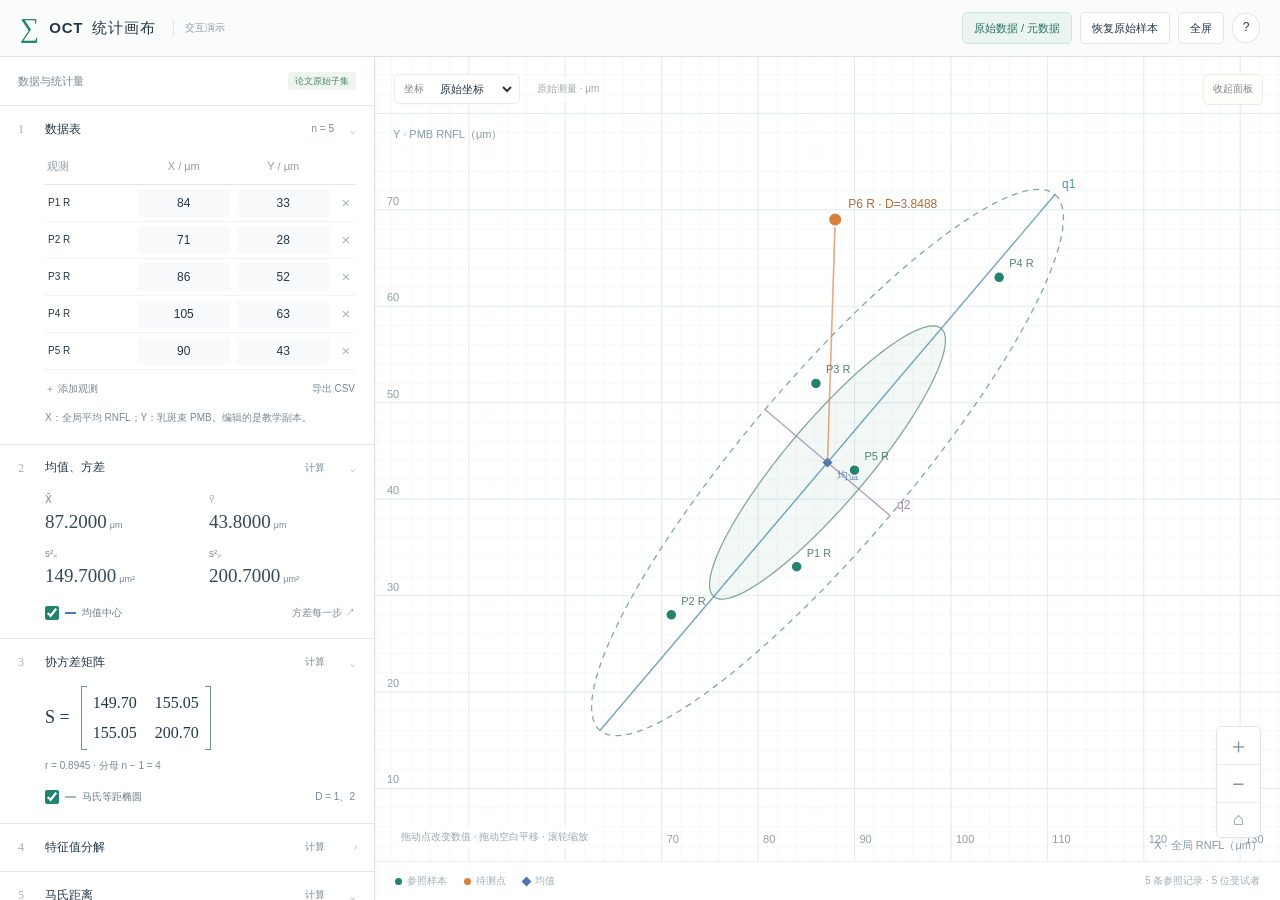
==== docs/index.html @ 694e4f5f "Create interactive OCT statistics canvas with published source data" ====
<!doctype html>
<html lang="zh-CN">
<head>
  <meta charset="UTF-8">
  <meta name="viewport" content="width=device-width, initial-scale=1">
  <meta name="description" content="类似 Desmos 的可操作统计画布：展示真实 OCT 数据和元数据表，拖动数据点，实时查看均值、协方差、特征值分解与马氏距离。">
  <meta name="theme-color" content="#f7f9fa">
  <title>OCT 统计画布</title>
  <link rel="stylesheet" href="lab.css">
</head>
<body>
  <header class="app-header"><div class="wordmark"><span class="mark">∑</span><h1>OCT <span>统计画布</span></h1><span class="header-tag">交互演示</span></div><div class="header-actions"><button id="metadata-open">原始数据 / 元数据</button><button id="reset">恢复原始样本</button><button id="fullscreen" aria-label="切换全屏">全屏</button><button id="help-open" aria-label="查看来源与使用说明">?</button></div></header>
  <div class="app-body">
    <aside class="expression-panel" aria-label="数据、统计量与图层">
      <div class="panel-heading"><span>数据与统计量</span><span id="data-state" class="state-tag">论文原始子集</span></div>
      <details class="expression" open><summary><span class="expression-num">1</span><strong>数据表</strong><span class="summary-right" id="sample-count">n = 5</span></summary><div class="expression-content"><div class="data-table-wrap"><table class="data-table"><thead><tr><th>观测</th><th>X / μm</th><th>Y / μm</th><th><span class="sr-only">移除</span></th></tr></thead><tbody id="editable-data"></tbody></table></div><div class="table-actions"><button id="add-point">＋ 添加观测</button><button id="export-data">导出 CSV</button></div><p class="micro">X：全局平均 RNFL；Y：乳斑束 PMB。编辑的是教学副本。</p></div></details>
      <details class="expression" open><summary><span class="expression-num">2</span><strong>均值、方差</strong><button class="formula-button" data-calc="mean" type="button">计算</button></summary><div class="expression-content"><div id="mean-stats" class="stats-values"></div><div class="layer-row"><label><input type="checkbox" id="layer-mean" checked><span class="swatch mean"></span>均值中心</label><button class="text-button" data-calc="variance">方差每一步 ↗</button></div></div></details>
      <details class="expression" open><summary><span class="expression-num">3</span><strong>协方差矩阵</strong><button class="formula-button" data-calc="covariance" type="button">计算</button></summary><div class="expression-content"><div id="covariance-matrix"></div><div class="layer-row"><label><input type="checkbox" id="layer-ellipse" checked><span class="swatch ellipse"></span>马氏等距椭圆</label><span class="micro">D = 1、2</span></div></div></details>
      <details class="expression"><summary><span class="expression-num">4</span><strong>特征值分解</strong><button class="formula-button" data-calc="eigen" type="button">计算</button></summary><div class="expression-content"><div id="eigen-stats"></div><div class="layer-row"><label><input type="checkbox" id="layer-axes" checked><span class="swatch eigen"></span>特征向量方向</label><button class="text-button" data-calc="projection">投影 / 白化 ↗</button></div></div></details>
      <details class="expression" open><summary><span class="expression-num">5</span><strong>马氏距离</strong><button class="formula-button" data-calc="distance" type="button">计算</button></summary><div class="expression-content"><div class="query-toolbar"><select id="query-preset" aria-label="选择待测观测"><option value="6">真实 Patient-6 · 右眼</option><option value="8">真实 Patient-8 · 右眼</option><option value="custom">自定义演示点</option></select><label class="query-visible"><input id="layer-query" type="checkbox" checked>显示</label></div><div class="coordinate-inputs"><label>X<input id="query-x" type="number" step="0.1" aria-label="待测点 X"></label><label>Y<input id="query-y" type="number" step="0.1" aria-label="待测点 Y"></label></div><div id="distance-stats"></div><p class="micro" id="query-provenance"></p></div></details>
      <p class="panel-foot">样本方差分母 n − 1。<br>参照样本与待测点分别设置。<a href="#" id="sources-link">来源与解释范围 ↗</a></p>
    </aside>
    <main class="graph-workspace" aria-label="可拖动与缩放的散点图">
      <div class="graph-toolbar"><label>坐标<select id="coordinate-mode"><option value="raw">原始坐标</option><option value="centered">中心化坐标</option><option value="principal">主轴坐标</option><option value="white">白化坐标</option></select></label><span class="mode-note" id="coordinate-note">原始测量 · μm</span><button id="toggle-panel" aria-label="折叠数据面板">收起面板</button></div>
      <div id="graph" class="graph" tabindex="0" aria-label="交互散点图：可拖动样本点和待测点；滚轮缩放；空白处拖动平移"></div>
      <div class="graph-help" id="graph-help">拖动点改变数值 · 拖动空白平移 · 滚轮缩放</div><div class="graph-controls"><button id="zoom-in" aria-label="放大">＋</button><button id="zoom-out" aria-label="缩小">−</button><button id="fit-view" aria-label="适应所有数据">⌂</button></div>
      <div class="graph-bottom"><div class="legend"><span><i class="dot samples"></i>参照样本</span><span><i class="dot query"></i>待测点</span><span><i class="dot mean"></i>均值</span></div><span id="graph-message">5 条参照记录 · 5 位患者</span></div>
    </main>
    <aside id="calculation-panel" class="calculation-panel" hidden aria-label="逐步数值计算"><div class="drawer-header"><div><span class="micro">当前数据 · 完整数值</span><h2 id="calculation-title"></h2></div><button id="calculation-close" aria-label="关闭计算面板">×</button></div><div class="calc-tabs" id="calculation-tabs"></div><div class="calculation-content" id="calculation-content"></div></aside>
  </div>
  <dialog id="metadata-dialog" class="metadata-dialog"><div class="dialog-header"><div><p class="micro">Laible et al. · PLOS ONE · 2016 · S1 Dataset</p><h2>原始数据与元数据</h2></div><button data-close="metadata-dialog" aria-label="关闭元数据表">×</button></div><div class="metadata-controls"><label>范围<select id="metadata-scope"><option value="teaching">教学使用的 7 条记录</option><option value="all">原始附件全部 149 条记录</option></select></label><label>列<select id="metadata-columns"><option value="clinical">临床元数据与两个厚度指标</option><option value="all">完整 25 列</option></select></label><a href="source-data.xlsx" download>下载原始 XLSX ↗</a></div><div class="metadata-scroll" id="metadata-table"></div><p class="dialog-foot">此表保留论文原始记录，空白显示为 —。左侧教学副本的修改不会写入此表。可从完整观测中选取待测点或加入参照。</p></dialog>
  <dialog id="help-dialog" class="help-dialog"><div class="dialog-header"><h2>使用与来源</h2><button data-close="help-dialog" aria-label="关闭来源说明">×</button></div><div class="help-content"><p>左侧修改表格，或在原始 / 中心化视图拖动样本点；统计量与图形会同步更新。滚轮缩放，拖动空白处平移；点击各项“计算”可展开全部数值步骤。</p><p>“原始数据 / 元数据”展示原始附件，可切换全部记录和完整 25 列。白化与马氏距离需要协方差矩阵可逆；条件不满足时会明确显示原因。</p><h3>论文</h3><p>Laible M, Jarius S, Mackensen F, et al. <i>Adding Papillomacular Bundle Measurements to Standard Optical Coherence Tomography Does Not Increase Sensitivity to Detect Prior Optic Neuritis in Patients with Multiple Sclerosis.</i> PLOS ONE. 2016;11(5):e0155322.</p><p><a href="https://doi.org/10.1371/journal.pone.0155322" target="_blank" rel="noopener">论文与 S1 Dataset ↗</a> · <a href="source-data.xlsx" download>原始数据 ↗</a></p><p>默认参照为 Patient-1—5 的右眼，原表第 2、4、6、8、10 行；X、Y 分别为 K、L 列。默认待测点 Patient-6、8 右眼在第 13、16 行，未参与默认参照估计。</p><h3>解释条件</h3><p>默认只有 5 个教学样本，包含不同 ON 史，不能构成健康参考范围。PMB 与全局 RNFL 存在整体与局部的关系；协方差不代表因果，零协方差不保证独立。距离等值线不自动表示置信水平或患病概率。加入同一个人的双眼进行推断时，需处理眼间相关。</p><p>数值运算保留完整精度，显示时四舍五入。原始数据保持不变；拖动、编辑和新增的记录会标为教学修改。原文与数据按其开放许可署名使用。</p></div></dialog>
  <div id="notice" class="notice" role="status" aria-live="polite"></div>
  <script src="original-data.js"></script><script src="statistics.js"></script><script src="lab.js"></script>
</body>
</html>
---- docs/lab.css ----
:root{--ink:#253747;--muted:#7b8792;--line:#e2e7eb;--green:#22846e;--orange:#dc7d3c;--blue:#4778b1;--purple:#8e72ad;--soft:#f4f7f8;--sans:Inter,'Segoe UI','Microsoft YaHei',sans-serif;--serif:Georgia,'Times New Roman',serif}*{box-sizing:border-box}body{margin:0;color:var(--ink);font:13px/1.65 var(--sans);background:#fff;font-variant-numeric:tabular-nums;overflow:hidden}button,input,select{font:inherit}button,a,input,select{-webkit-tap-highlight-color:transparent}button{border:1px solid var(--line);background:#fff;color:var(--ink);padding:6px 12px;border-radius:5px;cursor:pointer}button:hover{background:#f1f5f6;border-color:#bcc8d1}button:disabled{opacity:.35;cursor:default}button:focus-visible,input:focus-visible,select:focus-visible,a:focus-visible,summary:focus-visible{outline:3px solid #b4d9cf;outline-offset:2px}a{color:var(--green);text-underline-offset:3px}input[type=checkbox]{accent-color:var(--green);width:14px;height:14px;margin:0;vertical-align:middle;cursor:pointer}select{border:1px solid var(--line);border-radius:4px;background:#fff;color:var(--ink);padding:5px 8px;max-width:100%}input[type=number]{min-width:0;border:1px solid #dfe5e8;padding:5px 6px;border-radius:4px;color:var(--ink);background:#fff}input.invalid{border-color:#be473e;background:#fff1ef}.sr-only{position:absolute;width:1px;height:1px;clip-path:inset(50%);overflow:hidden;white-space:nowrap}h1,h2,h3,p{margin:0}h2{font-size:18px;line-height:1.5;font-weight:600}h3{font-size:14px;margin-top:22px;margin-bottom:9px;font-weight:600}.app-header{height:57px;display:flex;justify-content:space-between;align-items:center;padding:0 20px;border-bottom:1px solid #dce3e7;gap:15px;background:#fafcfc;position:relative;z-index:10}.wordmark{display:flex;gap:10px;align-items:center;white-space:nowrap}.mark{font:27px var(--serif);color:var(--green)}h1{font-size:15px;font-weight:650;letter-spacing:.8px}h1 span{font-weight:450;letter-spacing:1px;margin-left:4px}.header-tag{font-size:10px;color:#8b989f;border-left:1px solid var(--line);padding-left:11px;margin-left:7px}.header-actions{display:flex;gap:8px;align-items:center}.header-actions button{font-size:11px;padding:6px 11px}.header-actions button:first-child{background:#eaf4f0;border-color:#d0e5da;color:#28725f}.header-actions button:last-child{width:28px;padding:4px;border-radius:50%;font-size:12px}.app-body{height:calc(100dvh - 57px);display:flex;position:relative}.expression-panel{width:375px;flex:0 0 375px;border-right:1px solid #d8e0e5;overflow:auto;background:#fff;z-index:4;box-shadow:2px 0 8px #25374706;scrollbar-width:thin}.panel-heading{height:49px;display:flex;justify-content:space-between;gap:12px;align-items:center;padding:0 18px;font-size:11px;color:var(--muted);border-bottom:1px solid var(--line)}.state-tag{font-size:9px;background:#eef5f0;color:#49836c;border-radius:3px;padding:2px 7px}.state-tag.modified{color:#a26439;background:#fdf1e7}.expression{border-bottom:1px solid var(--line)}.expression summary{list-style:none;display:flex;align-items:center;gap:11px;min-height:47px;padding:12px 18px;cursor:pointer;user-select:none}.expression summary::-webkit-details-marker{display:none}.expression summary:after{content:'⌄';font-size:13px;color:#9aa7ad;margin-left:4px;transform:rotate(-90deg)}.expression[open] summary:after{transform:rotate(0)}.expression-num{color:#a4b0b8;font:12px var(--serif);width:16px;flex-shrink:0}.expression summary strong{font-size:12px;font-weight:550;flex:1}.summary-right{font-size:10px;color:var(--muted)}.formula-button{font-size:10px;color:var(--muted);padding:2px 8px;border-color:transparent;background:transparent}.formula-button:hover{color:var(--green);background:#eff6f2;border-color:#d5e7df}.expression-content{padding:0 19px 17px 45px}.data-table{border-collapse:collapse;width:100%;table-layout:fixed;font-size:11px}.data-table th{font-weight:500;color:#8e9ca5;text-align:center;padding:4px 2px 9px;border-bottom:1px solid var(--line)}.data-table th:first-child{text-align:left;width:89px}.data-table th:last-child{width:22px}.data-table td{padding:4px 3px;border-bottom:1px solid #f0f3f5;text-align:center}.data-table td:first-child{text-align:left;font-size:10px;white-space:nowrap;overflow:hidden;text-overflow:ellipsis}.data-table td input{width:100%;text-align:center;border-color:transparent;background:#f8fafb;font-size:12px;line-height:1.5;padding:4px 1px;appearance:textfield;-moz-appearance:textfield}.data-table input::-webkit-inner-spin-button{appearance:none}.data-table input:focus{border-color:#bdd9cf;background:#fff;outline:2px solid #ddecdf}.data-table input.edited{background:#fff1e6;color:#ad6334}.remove-row{padding:0;border:0;background:none;color:#a7b4bd;width:20px;height:24px;font-size:15px}.table-actions{display:flex;justify-content:space-between;gap:12px;margin:9px 0 9px}.table-actions button{border:0;padding:2px 0;font-size:10px;color:var(--muted)}.micro{font-size:10px;color:var(--muted);line-height:1.8}.stats-values{display:grid;grid-template-columns:1fr 1fr;gap:9px 18px}.stat-label{font-size:10px;color:var(--muted)}.stat-number{font:19px/1.5 var(--serif);color:#354957}.stat-number small{font:9px var(--sans);color:var(--muted);margin-left:3px}.layer-row{display:flex;align-items:center;justify-content:space-between;flex-wrap:wrap;gap:9px;margin-top:14px}.layer-row label{display:flex;align-items:center;gap:6px;font-size:10px;color:#687c87;cursor:pointer}.swatch{display:inline-block;width:11px;height:2px;background:var(--green)}.swatch.mean{background:var(--blue)}.swatch.ellipse{background:#a4bbae}.swatch.eigen{background:var(--purple)}.text-button{padding:0;border:0;background:none;font-size:10px;color:var(--muted)}.text-button:hover{color:var(--green);background:none}.matrix-line{display:flex;align-items:center;gap:11px;font:18px var(--serif)}.matrix{display:inline-grid;grid-template-columns:repeat(var(--cols),max-content);gap:3px 18px;padding:3px 12px;position:relative;align-items:center;font:16px/1.7 var(--serif);vertical-align:middle}.matrix span{text-align:right}.matrix:before,.matrix:after{content:'';position:absolute;inset:0 auto 0 0;width:5px;border:1px solid #778c98;border-right:0}.matrix:after{inset:0 0 0 auto;border-left:0;border-right:1px solid #778c98}.matrix-note{font-size:10px;color:var(--muted);margin-top:8px}.eigen-line{display:grid;grid-template-columns:1fr 1fr;gap:10px;font-size:11px}.eigen-line b{font:19px var(--serif);display:block;font-weight:400}.vector-line{font-size:10px;color:var(--muted);margin-top:9px;overflow-wrap:anywhere}.query-toolbar{display:flex;align-items:center;gap:8px;margin-bottom:11px}.query-toolbar select{font-size:10px;flex:1;min-width:0;padding:5px}.query-visible{font-size:10px;display:flex;gap:4px;align-items:center;color:var(--muted)}.coordinate-inputs{display:grid;grid-template-columns:1fr 1fr;gap:11px}.coordinate-inputs label{display:flex;align-items:center;gap:7px;color:var(--orange);font:15px var(--serif)}.coordinate-inputs input{width:100%;font:13px var(--sans);padding:4px 6px}.distance-row{display:grid;grid-template-columns:1fr 1fr;gap:12px;margin-top:12px}.distance-value{font:24px var(--serif);line-height:1.4;color:var(--orange)}.distance-name{font-size:10px;color:var(--muted)}.distance-row>div:first-child .distance-value{color:#607f92}.panel-foot{font-size:10px;color:#9aa6ae;line-height:1.9;padding:19px 24px 22px 45px}.panel-foot a{display:block;font-size:10px;color:#7a9990;margin-top:7px}.graph-workspace{position:relative;flex:1;min-width:0;background:#fff;overflow:hidden}.graph-toolbar{position:absolute;top:17px;left:19px;right:17px;z-index:3;display:flex;align-items:center;gap:13px;pointer-events:none}.graph-toolbar>*{pointer-events:auto}.graph-toolbar label{display:flex;gap:8px;align-items:center;font-size:10px;color:var(--muted);background:#ffffffeb;border:1px solid #e7edf0;border-radius:5px;padding:4px 4px 4px 9px;box-shadow:0 2px 6px #25374704}.graph-toolbar select{font-size:11px;border:0;padding:3px 4px}.mode-note{color:#a0aab1;font-size:10px;background:#ffffffd9;padding:4px}.graph-toolbar>button{margin-left:auto;font-size:10px;background:#fffefa;border-color:#e8ecee;padding:6px 9px;color:var(--muted)}.graph{position:absolute;inset:0;touch-action:none;outline:0;cursor:grab}.graph.dragging{cursor:grabbing}.graph svg{width:100%;height:100%;display:block;user-select:none}.graph .draggable{cursor:move}.graph-help{position:absolute;left:20px;bottom:52px;font-size:10px;color:#9aa8af;pointer-events:none;background:#ffffffd9;padding:3px 6px}.graph-controls{position:absolute;right:19px;bottom:62px;display:flex;flex-direction:column;border:1px solid #dce5e9;border-radius:6px;overflow:hidden;box-shadow:0 2px 6px #25374709}.graph-controls button{border:0;border-bottom:1px solid #e7ecef;border-radius:0;padding:6px 11px;font-size:21px;line-height:1.2;color:#81949f;min-width:37px}.graph-controls button:last-child{font-size:18px;border:0}.graph-bottom{position:absolute;inset:auto 0 0;height:39px;border-top:1px solid #edf0f2;display:flex;align-items:center;justify-content:space-between;padding:0 20px;gap:15px;background:#fffffff2;color:#a1adb3;font-size:10px}.legend{display:flex;gap:17px}.legend span{display:flex;align-items:center;gap:5px;white-space:nowrap}.dot{width:7px;height:7px;border-radius:50%;background:var(--green);display:inline-block}.dot.query{background:var(--orange)}.dot.mean{background:var(--blue);border-radius:0;transform:rotate(45deg)}.calculation-panel{position:absolute;right:0;top:0;bottom:0;width:min(560px,calc(100vw - 390px));background:#fff;z-index:7;border-left:1px solid #d8e0e5;box-shadow:-10px 0 30px #2537470b;display:flex;flex-direction:column}.calculation-panel[hidden]{display:none}.drawer-header{display:flex;justify-content:space-between;align-items:center;padding:22px 23px 18px;gap:15px;border-bottom:1px solid var(--line)}.drawer-header button,.dialog-header button{font-size:23px;line-height:1;border:0;color:#8b9aa3;padding:5px 7px}.drawer-header h2{font-size:17px;margin-top:4px}.calc-tabs{display:flex;gap:5px;flex-wrap:wrap;padding:11px 21px;border-bottom:1px solid #edf1f3}.calc-tabs button{font-size:10px;border:0;padding:4px 8px;color:var(--muted)}.calc-tabs button.active{color:var(--green);background:#edf5f1}.calculation-content{overflow:auto;padding:5px 24px 30px;flex:1;scrollbar-width:thin}.calculation-content h3{font-size:13px;margin-top:22px;margin-bottom:11px}.calc-equation{font-size:13px;line-height:2;overflow-wrap:anywhere;margin:11px 0;padding:12px 14px;background:#f4f7f6;border-radius:5px}.calc-equation strong{font-weight:600;color:var(--green)}.calc-table-wrap{overflow:auto;max-width:100%}.calc-table{width:100%;border-collapse:collapse;white-space:nowrap;font-size:10px}.calc-table th{font-size:9px;color:var(--muted);font-weight:450;text-align:right;padding:9px 7px;border-bottom:1px solid var(--line)}.calc-table td{text-align:right;padding:8px 7px;border-bottom:1px solid #eef1f3}.calc-table td:first-child,.calc-table th:first-child{text-align:left}.calc-table tfoot td{background:#f1f7f3;border-bottom:0;color:#54806d}.calc-note{font-size:11px;line-height:1.9;color:var(--muted);margin:14px 0}.calc-matrix-line{display:flex;align-items:center;gap:10px;flex-wrap:wrap;margin:13px 0;font-size:13px}.calc-matrix-line .matrix{font-size:14px}.calculation-content .result{font:23px var(--serif);color:var(--green);margin-top:12px}dialog{border:1px solid #e0e7eb;border-radius:10px;padding:0;box-shadow:0 20px 100px #25374726;color:var(--ink);max-height:86dvh}dialog::backdrop{background:#20343f40;backdrop-filter:blur(2px)}.metadata-dialog{width:min(1400px,94vw)}.dialog-header{display:flex;align-items:center;justify-content:space-between;gap:15px;padding:21px 25px;border-bottom:1px solid var(--line)}.dialog-header h2{font-size:17px;margin-top:3px}.metadata-controls{display:flex;align-items:center;gap:20px;flex-wrap:wrap;padding:14px 25px;border-bottom:1px solid #e8edf0}.metadata-controls label{font-size:11px;color:var(--muted);display:flex;gap:9px;align-items:center}.metadata-controls select{font-size:11px}.metadata-controls a{font-size:11px;margin-left:auto}.metadata-scroll{max-height:calc(86dvh - 208px);overflow:auto}.metadata-table{border-collapse:collapse;width:100%;white-space:nowrap;font-size:11px}.metadata-table th{position:sticky;top:0;z-index:1;background:#f5f8f9;text-align:left;color:#80919b;font-size:10px;font-weight:450;padding:11px 13px;border-bottom:1px solid var(--line)}.metadata-table td{padding:10px 13px;border-bottom:1px solid #eaf0f3;color:#526774}.metadata-table tbody tr:hover td{background:#f5f9f7}.metadata-table td small{color:#a1adb4;font-size:10px}.metadata-table button{font-size:9px;padding:3px 6px;margin-right:4px}.dialog-foot{font-size:10px;color:var(--muted);padding:13px 25px;border-top:1px solid var(--line);background:#fbfcfc}.help-dialog{width:min(680px,92vw)}.help-content{padding:20px 26px 27px;max-height:calc(86dvh - 85px);overflow:auto}.help-content p{font-size:12px;line-height:1.9;margin-bottom:15px;color:#637984}.help-content h3{margin-top:22px}.notice{position:fixed;bottom:65px;left:50%;transform:translateX(-50%);z-index:50;background:#263f4bef;color:#fff;font-size:11px;padding:9px 16px;border-radius:5px;box-shadow:0 4px 15px #25374719;opacity:0;pointer-events:none;transition:opacity .2s;max-width:min(85vw,500px)}.notice.visible{opacity:1}.panel-collapsed .expression-panel{display:none}.warning-value{color:#b36b39;font-size:11px;line-height:1.7}
@media(min-width:1700px){.expression-panel{width:420px;flex-basis:420px}.expression summary{min-height:51px}.expression summary strong{font-size:13px}.expression-content{padding-bottom:20px}.data-table td input{font-size:14px}.stat-number{font-size:22px}.matrix{font-size:18px}.data-table td{padding-top:5px;padding-bottom:5px}.distance-value{font-size:27px}.calculation-panel{width:620px}.calculation-content{font-size:14px}.calc-equation{font-size:14px}.calc-table{font-size:12px}.calc-table th{font-size:10px}}
@media(max-width:1050px){.expression-panel{width:325px;flex-basis:325px}.expression-content{padding-left:35px;padding-right:15px}.expression summary{padding-left:14px;padding-right:12px;gap:7px}.data-table th:first-child{width:75px}.header-tag{display:none}.app-header{padding:0 15px}.calculation-panel{width:min(540px,calc(100vw - 340px))}.mode-note{display:none}.graph-bottom{padding:0 12px;gap:10px}.graph-bottom>span{max-width:160px;overflow:hidden;white-space:nowrap;text-overflow:ellipsis}.legend{gap:11px}.drawer-header{padding:18px}.calculation-content{padding-left:18px;padding-right:18px}.graph-help{left:12px;font-size:9px}.graph-toolbar{left:12px;right:12px}.query-toolbar{gap:5px}}
@media(max-width:750px){body{overflow:auto}.app-header{height:auto;min-height:61px;padding:10px 13px;flex-wrap:wrap;gap:9px}.wordmark{gap:7px}h1{font-size:14px}.mark{font-size:24px}.header-actions{gap:5px;margin-left:auto}.header-actions button{font-size:9px;padding:5px 7px}.header-actions button:nth-child(3){display:none}.header-actions button:last-child{width:23px;font-size:10px}.app-body{height:auto;min-height:calc(100dvh - 61px);flex-direction:column}.expression-panel{width:100%;flex:0 0 auto;max-height:42dvh;border-right:0;border-bottom:1px solid #d8e0e5;order:2;overflow:auto}.graph-workspace{height:56dvh;min-height:340px;flex:0 0 auto;order:1}.panel-heading{height:40px}.expression-content{padding-left:43px;padding-right:24px}.data-table th:first-child{width:34%}.data-table th:last-child{width:36px}.data-table td{padding-top:5px;padding-bottom:5px}.data-table td input{font-size:14px}.expression summary strong{font-size:13px}.expression summary{min-height:47px}.stat-number{font-size:21px}.expression-panel .micro{font-size:10px}.panel-foot{padding-bottom:30px}.graph-toolbar{top:11px}.graph-controls{right:12px;bottom:57px}.graph-help{bottom:45px;font-size:9px;max-width:70%}.graph-bottom{height:35px;font-size:9px}.graph-bottom>span{max-width:130px}.legend{gap:8px}.legend span{gap:4px}.calculation-panel{position:fixed;inset:0 0 0 auto;width:100vw;height:100dvh;z-index:20;max-width:650px}.calculation-content{padding:0 22px 30px}.calc-table{font-size:11px}.calc-table th{font-size:10px}.metadata-dialog{width:96vw;max-width:96vw;max-height:90dvh;border-radius:7px}.dialog-header{padding:16px}.metadata-controls{padding:12px 16px;gap:10px}.metadata-controls label{font-size:10px}.metadata-controls select{font-size:10px;padding:4px;max-width:240px}.metadata-controls a{margin-left:0}.metadata-scroll{max-height:calc(90dvh - 240px)}.dialog-foot{padding:12px 16px;font-size:10px}.metadata-table td,.metadata-table th{padding-left:10px;padding-right:10px}.panel-collapsed .graph-workspace{height:calc(100dvh - 61px);min-height:500px}.notice{bottom:20px}.help-content{padding:17px 20px}.coordinate-inputs input{font-size:15px}.table-actions button,.text-button,.formula-button{min-height:28px}.query-toolbar select{font-size:12px}.metadata-table button{min-height:30px}input[type=checkbox]{width:16px;height:16px}}
@media(prefers-reduced-motion:reduce){*{transition:none!important;scroll-behavior:auto!important}}
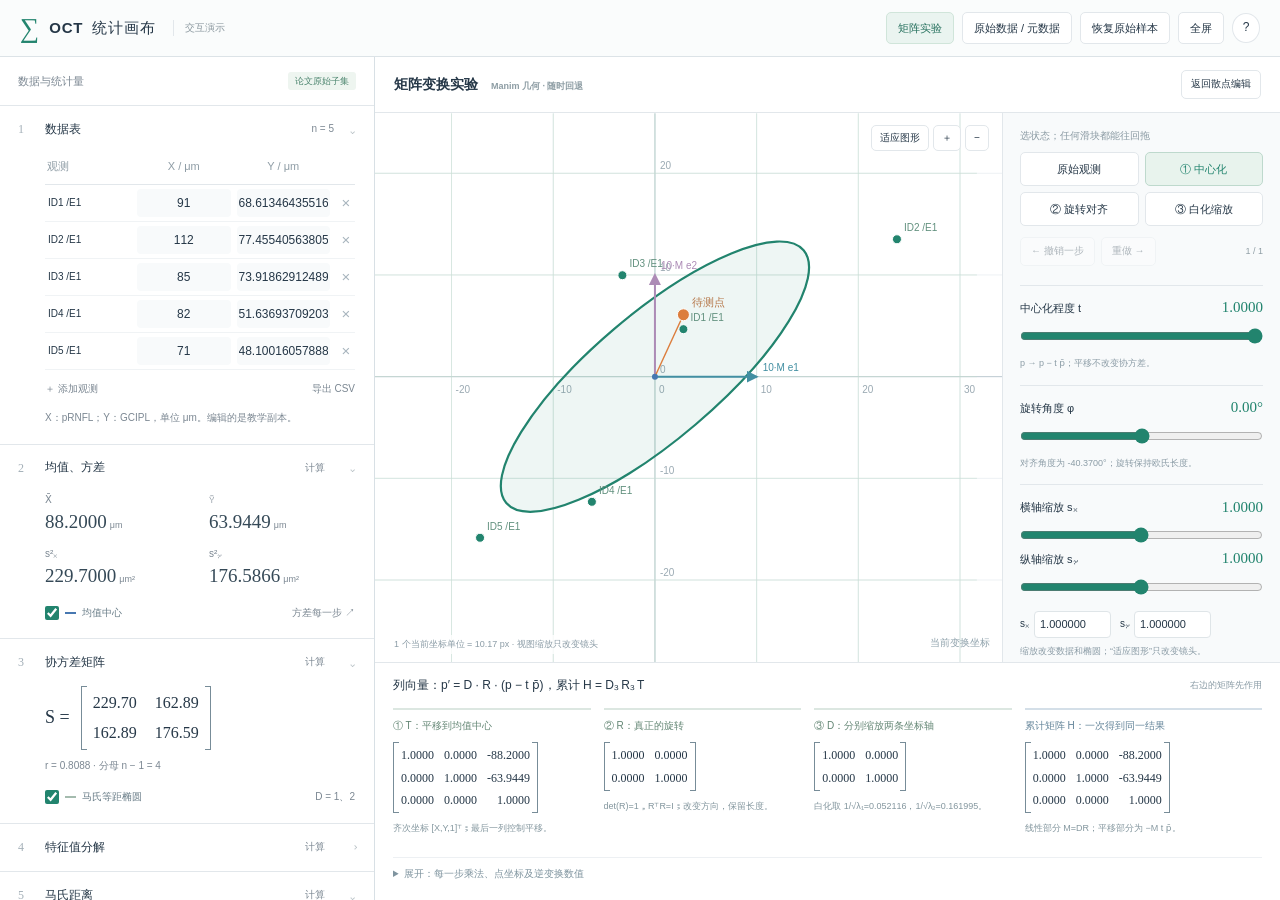
==== commit 3a239979: "Add reversible Manim matrix experiment with Nature Communications OCT data" ====
--- a/docs/index.html
+++ b/docs/index.html
@@ -6,18 +6,18 @@
   <meta name="description" content="类似 Desmos 的可操作统计画布：展示真实 OCT 数据和元数据表，拖动数据点，实时查看均值、协方差、特征值分解与马氏距离。">
   <meta name="theme-color" content="#f7f9fa">
   <title>OCT 统计画布</title>
-  <link rel="stylesheet" href="lab.css">
+  <link rel="stylesheet" href="lab.css?v=2"><link rel="stylesheet" href="matrix-lab.css?v=2">
 </head>
 <body>
   <header class="app-header"><div class="wordmark"><span class="mark">∑</span><h1>OCT <span>统计画布</span></h1><span class="header-tag">交互演示</span></div><div class="header-actions"><button id="metadata-open">原始数据 / 元数据</button><button id="reset">恢复原始样本</button><button id="fullscreen" aria-label="切换全屏">全屏</button><button id="help-open" aria-label="查看来源与使用说明">?</button></div></header>
   <div class="app-body">
     <aside class="expression-panel" aria-label="数据、统计量与图层">
       <div class="panel-heading"><span>数据与统计量</span><span id="data-state" class="state-tag">论文原始子集</span></div>
-      <details class="expression" open><summary><span class="expression-num">1</span><strong>数据表</strong><span class="summary-right" id="sample-count">n = 5</span></summary><div class="expression-content"><div class="data-table-wrap"><table class="data-table"><thead><tr><th>观测</th><th>X / μm</th><th>Y / μm</th><th><span class="sr-only">移除</span></th></tr></thead><tbody id="editable-data"></tbody></table></div><div class="table-actions"><button id="add-point">＋ 添加观测</button><button id="export-data">导出 CSV</button></div><p class="micro">X：全局平均 RNFL；Y：乳斑束 PMB。编辑的是教学副本。</p></div></details>
+      <details class="expression" open><summary><span class="expression-num">1</span><strong>数据表</strong><span class="summary-right" id="sample-count">n = 5</span></summary><div class="expression-content"><div class="data-table-wrap"><table class="data-table"><thead><tr><th>观测</th><th>X / μm</th><th>Y / μm</th><th><span class="sr-only">移除</span></th></tr></thead><tbody id="editable-data"></tbody></table></div><div class="table-actions"><button id="add-point">＋ 添加观测</button><button id="export-data">导出 CSV</button></div><p class="micro">X：pRNFL；Y：GCIPL，单位 μm。编辑的是教学副本。</p></div></details>
       <details class="expression" open><summary><span class="expression-num">2</span><strong>均值、方差</strong><button class="formula-button" data-calc="mean" type="button">计算</button></summary><div class="expression-content"><div id="mean-stats" class="stats-values"></div><div class="layer-row"><label><input type="checkbox" id="layer-mean" checked><span class="swatch mean"></span>均值中心</label><button class="text-button" data-calc="variance">方差每一步 ↗</button></div></div></details>
       <details class="expression" open><summary><span class="expression-num">3</span><strong>协方差矩阵</strong><button class="formula-button" data-calc="covariance" type="button">计算</button></summary><div class="expression-content"><div id="covariance-matrix"></div><div class="layer-row"><label><input type="checkbox" id="layer-ellipse" checked><span class="swatch ellipse"></span>马氏等距椭圆</label><span class="micro">D = 1、2</span></div></div></details>
       <details class="expression"><summary><span class="expression-num">4</span><strong>特征值分解</strong><button class="formula-button" data-calc="eigen" type="button">计算</button></summary><div class="expression-content"><div id="eigen-stats"></div><div class="layer-row"><label><input type="checkbox" id="layer-axes" checked><span class="swatch eigen"></span>特征向量方向</label><button class="text-button" data-calc="projection">投影 / 白化 ↗</button></div></div></details>
-      <details class="expression" open><summary><span class="expression-num">5</span><strong>马氏距离</strong><button class="formula-button" data-calc="distance" type="button">计算</button></summary><div class="expression-content"><div class="query-toolbar"><select id="query-preset" aria-label="选择待测观测"><option value="6">真实 Patient-6 · 右眼</option><option value="8">真实 Patient-8 · 右眼</option><option value="custom">自定义演示点</option></select><label class="query-visible"><input id="layer-query" type="checkbox" checked>显示</label></div><div class="coordinate-inputs"><label>X<input id="query-x" type="number" step="0.1" aria-label="待测点 X"></label><label>Y<input id="query-y" type="number" step="0.1" aria-label="待测点 Y"></label></div><div id="distance-stats"></div><p class="micro" id="query-provenance"></p></div></details>
+      <details class="expression" open><summary><span class="expression-num">5</span><strong>马氏距离</strong><button class="formula-button" data-calc="distance" type="button">计算</button></summary><div class="expression-content"><div class="query-toolbar"><select id="query-preset" aria-label="选择待测观测"><option value="6">真实 ID6 · 眼别编码1</option><option value="8">真实 ID8 · 眼别编码1</option><option value="custom">自定义演示点</option></select><label class="query-visible"><input id="layer-query" type="checkbox" checked>显示</label></div><div class="coordinate-inputs"><label>X<input id="query-x" type="number" step="0.1" aria-label="待测点 X"></label><label>Y<input id="query-y" type="number" step="0.1" aria-label="待测点 Y"></label></div><div id="distance-stats"></div><p class="micro" id="query-provenance"></p></div></details>
       <p class="panel-foot">样本方差分母 n − 1。<br>参照样本与待测点分别设置。<a href="#" id="sources-link">来源与解释范围 ↗</a></p>
     </aside>
     <main class="graph-workspace" aria-label="可拖动与缩放的散点图">
@@ -28,9 +28,9 @@
     </main>
     <aside id="calculation-panel" class="calculation-panel" hidden aria-label="逐步数值计算"><div class="drawer-header"><div><span class="micro">当前数据 · 完整数值</span><h2 id="calculation-title"></h2></div><button id="calculation-close" aria-label="关闭计算面板">×</button></div><div class="calc-tabs" id="calculation-tabs"></div><div class="calculation-content" id="calculation-content"></div></aside>
   </div>
-  <dialog id="metadata-dialog" class="metadata-dialog"><div class="dialog-header"><div><p class="micro">Laible et al. · PLOS ONE · 2016 · S1 Dataset</p><h2>原始数据与元数据</h2></div><button data-close="metadata-dialog" aria-label="关闭元数据表">×</button></div><div class="metadata-controls"><label>范围<select id="metadata-scope"><option value="teaching">教学使用的 7 条记录</option><option value="all">原始附件全部 149 条记录</option></select></label><label>列<select id="metadata-columns"><option value="clinical">临床元数据与两个厚度指标</option><option value="all">完整 25 列</option></select></label><a href="source-data.xlsx" download>下载原始 XLSX ↗</a></div><div class="metadata-scroll" id="metadata-table"></div><p class="dialog-foot">此表保留论文原始记录，空白显示为 —。左侧教学副本的修改不会写入此表。可从完整观测中选取待测点或加入参照。</p></dialog>
-  <dialog id="help-dialog" class="help-dialog"><div class="dialog-header"><h2>使用与来源</h2><button data-close="help-dialog" aria-label="关闭来源说明">×</button></div><div class="help-content"><p>左侧修改表格，或在原始 / 中心化视图拖动样本点；统计量与图形会同步更新。滚轮缩放，拖动空白处平移；点击各项“计算”可展开全部数值步骤。</p><p>“原始数据 / 元数据”展示原始附件，可切换全部记录和完整 25 列。白化与马氏距离需要协方差矩阵可逆；条件不满足时会明确显示原因。</p><h3>论文</h3><p>Laible M, Jarius S, Mackensen F, et al. <i>Adding Papillomacular Bundle Measurements to Standard Optical Coherence Tomography Does Not Increase Sensitivity to Detect Prior Optic Neuritis in Patients with Multiple Sclerosis.</i> PLOS ONE. 2016;11(5):e0155322.</p><p><a href="https://doi.org/10.1371/journal.pone.0155322" target="_blank" rel="noopener">论文与 S1 Dataset ↗</a> · <a href="source-data.xlsx" download>原始数据 ↗</a></p><p>默认参照为 Patient-1—5 的右眼，原表第 2、4、6、8、10 行；X、Y 分别为 K、L 列。默认待测点 Patient-6、8 右眼在第 13、16 行，未参与默认参照估计。</p><h3>解释条件</h3><p>默认只有 5 个教学样本，包含不同 ON 史，不能构成健康参考范围。PMB 与全局 RNFL 存在整体与局部的关系；协方差不代表因果，零协方差不保证独立。距离等值线不自动表示置信水平或患病概率。加入同一个人的双眼进行推断时，需处理眼间相关。</p><p>数值运算保留完整精度，显示时四舍五入。原始数据保持不变；拖动、编辑和新增的记录会标为教学修改。原文与数据按其开放许可署名使用。</p></div></dialog>
+  <dialog id="metadata-dialog" class="metadata-dialog"><div class="dialog-header"><div><p class="micro">Krämer et al. · Nature Communications · 2024 · Source Data</p><h2>原始数据与元数据</h2></div><button data-close="metadata-dialog" aria-label="关闭元数据表">×</button></div><div class="metadata-controls"><label>范围<select id="metadata-scope"><option value="teaching">初始演示的 7 条记录</option><option value="all">原始附件全部 3,022 条记录</option></select></label><label>列<select id="metadata-columns"><option value="clinical">临床元数据与两个厚度指标</option><option value="all">完整 80 列</option></select></label><a href="source-data.xlsx" download>下载原始 XLSX ↗</a></div><div class="metadata-pagination"><button id="metadata-prev">上一页</button><span id="metadata-page-label"></span><button id="metadata-next">下一页</button></div><div class="metadata-scroll" id="metadata-table"></div><p class="dialog-foot">此表保留论文原始记录，空白显示为 —。左侧教学副本的修改不会写入此表。可从完整观测中选取待测点或加入参照。</p></dialog>
+  <dialog id="help-dialog" class="help-dialog"><div class="dialog-header"><h2>使用与来源</h2><button data-close="help-dialog" aria-label="关闭来源说明">×</button></div><div class="help-content"><p>左侧是可修改的教学副本；原始数据与元数据保留已发表数据原值。矩阵实验中的每个滑块都直接确定一个状态，可以往回拖、撤销或重做，不会自动播放。</p><h3>论文与开放数据</h3><p>Krämer J, Balloff C, Weise M, et al. <i>Evolution of retinal degeneration and prediction of disease activity in relapsing and progressive multiple sclerosis.</i> Nature Communications. 2024;15:5243.</p><p><a href="https://www.nature.com/articles/s41467-024-49309-7" target="_blank" rel="noopener">论文原文 ↗</a> · <a href="https://doi.org/10.5281/zenodo.11106449" target="_blank" rel="noopener">Zenodo 原始数据 ↗</a> · <a href="https://github.com/AlexHartmann00/oct-ms" target="_blank" rel="noopener">作者分析代码 ↗</a></p><p>研究来自五个 MS 中心，包含 407 位 MS 患者和 98 位对照，质控后 2,651 次 OCT 测量。公开原表有 3,022 行、80 列，含未纳入记录；行数不等于独立受试者数。</p><p>默认教学参照：同一 PPMS 分组前 5 位受试者的基线记录，Sequenz=1、Seite=1、OCT_included=1。原表第 2、6、11、15、19 行，受试者 ID1—5；X=globalpRNFL（第 60 列），Y=GCIPL_new（第 65 列），均为 μm。眼别和性别保留原始编码，不推测未核实的左右或男女映射。比较点 ID6 与 ID8 分别在第 22、31 行。</p><h3>矩阵变换</h3><p>平移、旋转、缩放按列向量从右向左作用：p′ = D R (p − t p̄)。平移用 3×3 齐次矩阵表示。变换后协方差为 S′ = D R S Rᵀ Dᵀ；平移不改变协方差。</p><p>为了只展示真正的旋转，矩阵实验使用 Q₊=[q₁,−q₂]，其行列式为 +1；这相当于把原统计面板第二个特征向量整体取反。特征值、白化单位阵和马氏距离均不变。</p><p>几何曲线由 Manim 生成，网页对其贝塞尔控制点施加同一矩阵，实时计算任意滑块位置，不依赖预先播放的视频或离散截图。</p><h3>解释范围</h3><p>这 5 条观测用于数值教学，不复现原文的纵向混合模型，也不构成临床参考范围。重复访次及双眼用于推断时需处理相关性。相关不等于因果；零协方差不保证独立；马氏等距线没有自动的置信水平或诊断含义。</p><p>数据按原始记录保留完整精度，显示时四舍五入。数据与原文按 CC BY 4.0 署名使用。</p></div></dialog>
   <div id="notice" class="notice" role="status" aria-live="polite"></div>
-  <script src="original-data.js"></script><script src="statistics.js"></script><script src="lab.js"></script>
+  <script src="dataset-config.js?v=2"></script><script src="original-data.js?v=2"></script><script src="statistics.js?v=2"></script><script src="manim-geometry.js?v=2"></script><script src="matrix-model.js?v=2"></script><script src="lab.js?v=2"></script><script src="matrix-lab.js?v=2"></script>
 </body>
 </html>
--- a/docs/matrix-lab.css
+++ b/docs/matrix-lab.css
@@ -0,0 +1,4 @@
+.matrix-active>.graph-toolbar,.matrix-active>#graph,.matrix-active>.graph-help,.matrix-active>.graph-controls,.matrix-active>.graph-bottom{visibility:hidden}.matrix-workspace{position:absolute;inset:0;z-index:5;display:flex;flex-direction:column;background:#fafcfc}.matrix-workspace[hidden]{display:none}.mx-top{display:flex;align-items:center;justify-content:space-between;padding:13px 19px;border-bottom:1px solid var(--line);gap:12px;background:#fff}.mx-top h2{font-size:14px}.mx-top small{font-size:9px;color:#8c9ca3;margin-left:9px}.mx-top button{font-size:10px;padding:5px 9px}.mx-body{display:flex;flex:1;min-height:180px}.mx-plot-wrap{position:relative;flex:1;min-width:0;background:#fff}.mx-canvas{position:absolute;inset:0;touch-action:none;cursor:grab}.mx-canvas svg{width:100%;height:100%;display:block;user-select:none}.mx-view-tools{position:absolute;right:13px;top:12px;display:flex;gap:4px;z-index:2}.mx-view-tools button{font-size:10px;padding:4px 8px;background:#ffffffed}.mx-view-label{position:absolute;bottom:8px;left:15px;color:#8b9ca6;font-size:9px;pointer-events:none;background:#ffffffc9;padding:2px 4px}.mx-controls{flex:0 0 278px;width:278px;overflow:auto;border-left:1px solid var(--line);padding:15px 17px 20px;background:#f8fafb;scrollbar-width:thin}.mx-control-title{font-size:10px;color:#8a9aa3;margin-bottom:8px}.mx-stages{display:grid;grid-template-columns:1fr 1fr;gap:6px}.mx-stages button{font-size:11px;padding:7px}.mx-stages button.active{background:#e8f3ed;color:var(--green);border-color:#bed9cd}.mx-history{display:flex;gap:6px;align-items:center;margin:11px 0 19px}.mx-history button{font-size:10px;padding:5px 10px}.mx-history span{font-size:9px;color:#8e9ca4;margin-left:auto}.mx-control{border-top:1px solid var(--line);padding-top:13px;margin-top:13px}.mx-control label{display:flex;align-items:center;justify-content:space-between;gap:8px;font-size:11px}.mx-control output{color:var(--green);font:15px var(--serif)}.mx-control input[type=range]{width:100%;accent-color:var(--green);margin:11px 0 4px;cursor:ew-resize}.mx-control p{font-size:9px;color:#8b9ca6;margin-top:5px;line-height:1.8}.mx-number-pair{display:flex;gap:9px;margin-top:10px}.mx-number-pair label{font-size:10px;min-width:0;gap:4px}.mx-number-pair input{width:77px;font-size:11px;padding:3px 5px}.mx-layer-label{font-size:10px;display:flex;gap:7px;align-items:center;margin-top:12px;color:#748992}.mx-select-point{margin-top:16px;border-top:1px solid var(--line);padding-top:13px}.mx-select-point label{display:flex;justify-content:space-between;align-items:center;gap:8px;font-size:10px}.mx-select-point select{font-size:10px;width:150px}.mx-point-summary{font-size:11px;line-height:1.9;margin-top:10px;color:#617d8d}.mx-point-summary strong{font-weight:500;color:var(--orange)}.mx-cov-label{font-size:10px;color:#82959f;margin-top:13px;margin-bottom:5px}.mx-proof{flex:0 0 auto;max-height:31dvh;overflow:auto;border-top:1px solid var(--line);padding:13px 18px 18px;background:#fff;scrollbar-width:thin}.mx-equation-heading{font-size:12px;margin-bottom:12px;display:flex;justify-content:space-between;gap:15px;align-items:center;flex-wrap:wrap}.mx-equation-heading small{font-size:9px;color:#899ba5}.mx-factors{display:grid;grid-template-columns:1fr 1fr 1fr 1.2fr;gap:13px}.mx-factor{padding:8px 0;border-top:2px solid #dce7e1;min-width:0;overflow:auto}.mx-factor h3{font-size:10px;font-weight:500;color:#638674;margin:0 0 8px}.mx-factor .matrix{font-size:12px;gap:2px 10px;padding:3px 8px}.mx-factor p{font-size:9px;line-height:1.8;color:#83969e;margin-top:7px}.mx-matrix-total{border-top-color:#d4dfe8}.mx-matrix-total h3{color:#64859a}.mx-proof details{margin-top:12px;border-top:1px solid #edf0f3;padding-top:8px}.mx-proof summary{font-size:10px;color:#7f949f;cursor:pointer}.mx-numerical{font-size:11px;line-height:2;overflow-wrap:anywhere;padding:12px 0 2px}.mx-numerical code{font:12px var(--serif);color:#547c6d}.mx-tag{font-size:9px;color:#8b9ca5;margin-top:9px;line-height:1.75}.metadata-pagination{display:flex;gap:12px;align-items:center;padding:8px 25px;font-size:10px;color:var(--muted);border-bottom:1px solid var(--line)}.metadata-pagination button{font-size:10px;padding:3px 9px}.metadata-scroll{max-height:calc(86dvh - 250px)}.mx-toggle{font-size:11px!important;color:#28725f!important;background:#eaf4f0!important;border-color:#d0e5da!important}
+@media(min-width:1700px){.mx-controls{flex-basis:320px;width:320px;padding:20px 24px}.mx-top h2{font-size:16px}.mx-control label{font-size:12px}.mx-control p,.mx-tag{font-size:10px}.mx-factor .matrix{font-size:15px}.mx-factor h3{font-size:12px}.mx-factor p{font-size:10px}.mx-point-summary{font-size:13px}.mx-proof{padding:16px 24px 20px}.mx-equation-heading{font-size:14px}}
+@media(max-width:1150px){.mx-controls{flex-basis:239px;width:239px;padding:12px}.mx-factor .matrix{font-size:11px;gap:2px 6px}.mx-factors{grid-template-columns:1fr 1fr;gap:7px 20px}.mx-proof{max-height:30dvh}.mx-factor{padding:6px 0}.mx-top small{display:none}.mx-equation-heading{font-size:11px}.mx-number-pair input{width:66px}.mx-control p{font-size:9px}}
+@media(max-width:750px){.matrix-active.graph-workspace{height:auto;min-height:930px}.matrix-workspace{position:relative;inset:auto;min-height:930px}.matrix-active>.graph-toolbar,.matrix-active>#graph,.matrix-active>.graph-help,.matrix-active>.graph-controls,.matrix-active>.graph-bottom{display:none}.mx-body{flex-direction:column;min-height:0}.mx-plot-wrap{height:380px;flex:0 0 380px}.mx-controls{width:100%;flex:0 0 auto;display:grid;grid-template-columns:1fr 1fr;gap:10px 20px;border-left:0;border-top:1px solid var(--line);padding:15px 18px;overflow:visible}.mx-controls>div:first-child{grid-column:1/-1}.mx-history{margin-bottom:0}.mx-control{margin-top:0;padding-top:8px}.mx-control label{font-size:11px}.mx-select-point{margin-top:0;padding-top:8px;grid-column:1/-1}.mx-proof{max-height:none;overflow:visible;padding:15px 18px}.mx-top{padding:12px 15px}.mx-top h2{font-size:13px}.mx-top button{font-size:9px;padding:4px 8px}.mx-tag{grid-column:1/-1}.mx-factor .matrix{font-size:12px}.mx-number-pair{flex-wrap:wrap}.mx-number-pair input{width:65px}.mx-factors{gap:8px 20px}.mx-proof details{margin-top:8px}.mx-equation-heading small{display:block}.metadata-scroll{max-height:calc(90dvh - 270px)}.app-header .header-actions{flex-wrap:wrap}.mx-toggle{font-size:9px!important}}
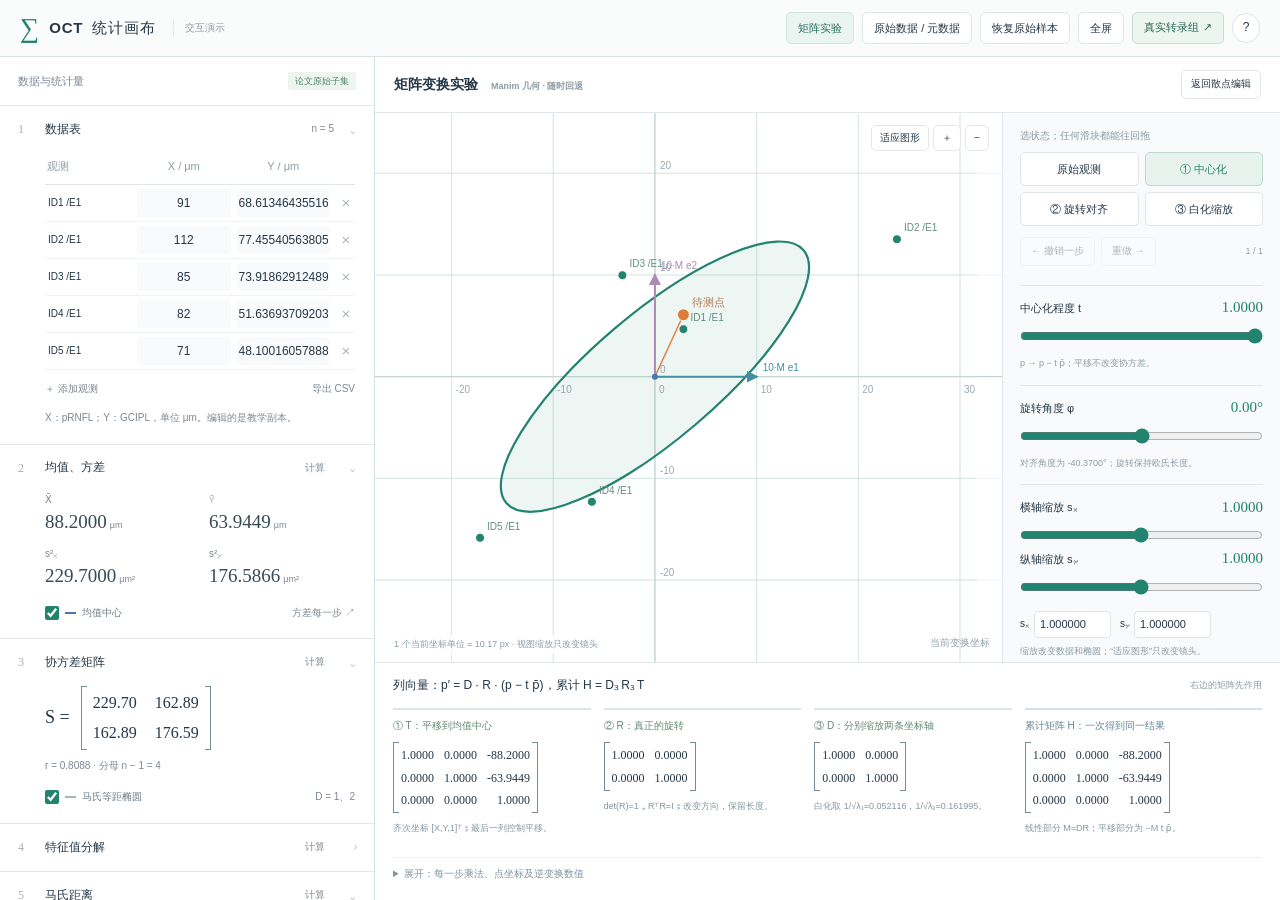
==== commit e8db3b7e: "Add full real transcriptome explorer and sample audit" ====
--- a/docs/index.html
+++ b/docs/index.html
@@ -7,9 +7,10 @@
   <meta name="theme-color" content="#f7f9fa">
   <title>OCT 统计画布</title>
   <link rel="stylesheet" href="lab.css?v=2"><link rel="stylesheet" href="matrix-lab.css?v=2">
+  <link rel="stylesheet" href="transcriptome-entry.css">
 </head>
 <body>
-  <header class="app-header"><div class="wordmark"><span class="mark">∑</span><h1>OCT <span>统计画布</span></h1><span class="header-tag">交互演示</span></div><div class="header-actions"><button id="metadata-open">原始数据 / 元数据</button><button id="reset">恢复原始样本</button><button id="fullscreen" aria-label="切换全屏">全屏</button><button id="help-open" aria-label="查看来源与使用说明">?</button></div></header>
+  <header class="app-header"><div class="wordmark"><span class="mark">∑</span><h1>OCT <span>统计画布</span></h1><span class="header-tag">交互演示</span></div><div class="header-actions"><button id="metadata-open">原始数据 / 元数据</button><button id="reset">恢复原始样本</button><button id="fullscreen" aria-label="切换全屏">全屏</button><a class="transcriptome-entry" href="transcriptome/">真实转录组 ↗</a><button id="help-open" aria-label="查看来源与使用说明">?</button></div></header>
   <div class="app-body">
     <aside class="expression-panel" aria-label="数据、统计量与图层">
       <div class="panel-heading"><span>数据与统计量</span><span id="data-state" class="state-tag">论文原始子集</span></div>
--- a/docs/transcriptome-entry.css
+++ b/docs/transcriptome-entry.css
@@ -0,0 +1 @@
+.header-actions .transcriptome-entry{display:inline-flex;align-items:center;justify-content:center;color:#286855;background:#edf5f1;border:1px solid #c9ddd3;border-radius:5px;text-decoration:none;font:11px/1.4 "Microsoft YaHei",system-ui,sans-serif;padding:7px 11px;white-space:nowrap}.header-actions .transcriptome-entry:hover{background:#dceee3}@media(max-width:750px){.header-actions .transcriptome-entry{font-size:9px;padding:5px 7px}}
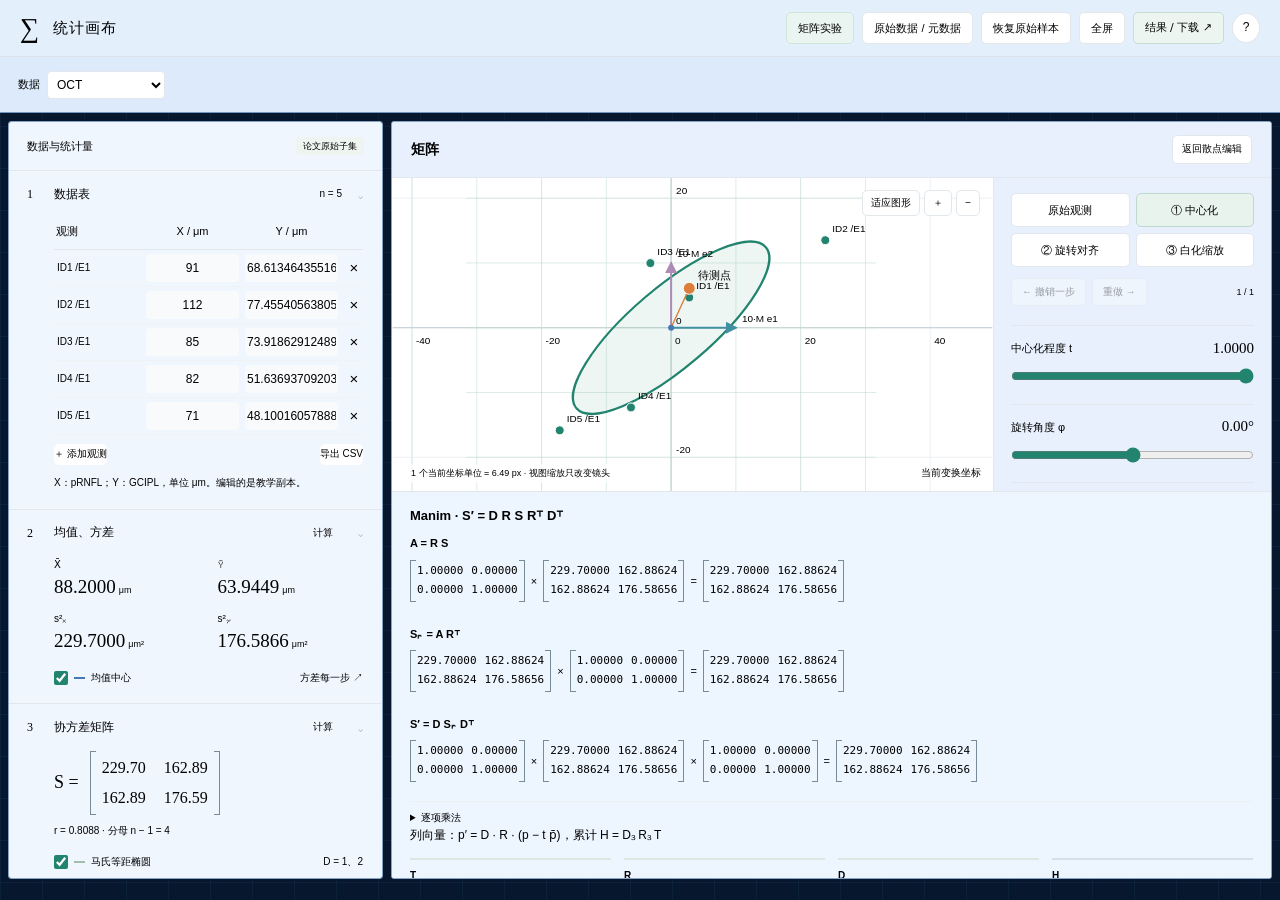
==== commit f5d665a0: "Unify real transcriptomes with OCT Manim covariance canvas" ====
--- a/docs/index.html
+++ b/docs/index.html
@@ -5,12 +5,13 @@
   <meta name="viewport" content="width=device-width, initial-scale=1">
   <meta name="description" content="类似 Desmos 的可操作统计画布：展示真实 OCT 数据和元数据表，拖动数据点，实时查看均值、协方差、特征值分解与马氏距离。">
   <meta name="theme-color" content="#f7f9fa">
-  <title>OCT 统计画布</title>
+  <title>统计画布 · OCT / 转录组</title>
   <link rel="stylesheet" href="lab.css?v=2"><link rel="stylesheet" href="matrix-lab.css?v=2">
   <link rel="stylesheet" href="transcriptome-entry.css">
+  <link rel="stylesheet" href="unified-lab.css?v=4">
 </head>
 <body>
-  <header class="app-header"><div class="wordmark"><span class="mark">∑</span><h1>OCT <span>统计画布</span></h1><span class="header-tag">交互演示</span></div><div class="header-actions"><button id="metadata-open">原始数据 / 元数据</button><button id="reset">恢复原始样本</button><button id="fullscreen" aria-label="切换全屏">全屏</button><a class="transcriptome-entry" href="transcriptome/">真实转录组 ↗</a><button id="help-open" aria-label="查看来源与使用说明">?</button></div></header>
+  <header class="app-header"><div class="wordmark"><span class="mark">∑</span><h1><span>统计画布</span></h1></div><div class="header-actions"><button id="metadata-open">原始数据 / 元数据</button><button id="reset">恢复原始样本</button><button id="fullscreen" aria-label="切换全屏">全屏</button><a class="transcriptome-entry" href="transcriptome/">结果 / 下载 ↗</a><button id="help-open" aria-label="查看来源与使用说明">?</button></div></header>
   <div class="app-body">
     <aside class="expression-panel" aria-label="数据、统计量与图层">
       <div class="panel-heading"><span>数据与统计量</span><span id="data-state" class="state-tag">论文原始子集</span></div>
@@ -32,6 +33,6 @@
   <dialog id="metadata-dialog" class="metadata-dialog"><div class="dialog-header"><div><p class="micro">Krämer et al. · Nature Communications · 2024 · Source Data</p><h2>原始数据与元数据</h2></div><button data-close="metadata-dialog" aria-label="关闭元数据表">×</button></div><div class="metadata-controls"><label>范围<select id="metadata-scope"><option value="teaching">初始演示的 7 条记录</option><option value="all">原始附件全部 3,022 条记录</option></select></label><label>列<select id="metadata-columns"><option value="clinical">临床元数据与两个厚度指标</option><option value="all">完整 80 列</option></select></label><a href="source-data.xlsx" download>下载原始 XLSX ↗</a></div><div class="metadata-pagination"><button id="metadata-prev">上一页</button><span id="metadata-page-label"></span><button id="metadata-next">下一页</button></div><div class="metadata-scroll" id="metadata-table"></div><p class="dialog-foot">此表保留论文原始记录，空白显示为 —。左侧教学副本的修改不会写入此表。可从完整观测中选取待测点或加入参照。</p></dialog>
   <dialog id="help-dialog" class="help-dialog"><div class="dialog-header"><h2>使用与来源</h2><button data-close="help-dialog" aria-label="关闭来源说明">×</button></div><div class="help-content"><p>左侧是可修改的教学副本；原始数据与元数据保留已发表数据原值。矩阵实验中的每个滑块都直接确定一个状态，可以往回拖、撤销或重做，不会自动播放。</p><h3>论文与开放数据</h3><p>Krämer J, Balloff C, Weise M, et al. <i>Evolution of retinal degeneration and prediction of disease activity in relapsing and progressive multiple sclerosis.</i> Nature Communications. 2024;15:5243.</p><p><a href="https://www.nature.com/articles/s41467-024-49309-7" target="_blank" rel="noopener">论文原文 ↗</a> · <a href="https://doi.org/10.5281/zenodo.11106449" target="_blank" rel="noopener">Zenodo 原始数据 ↗</a> · <a href="https://github.com/AlexHartmann00/oct-ms" target="_blank" rel="noopener">作者分析代码 ↗</a></p><p>研究来自五个 MS 中心，包含 407 位 MS 患者和 98 位对照，质控后 2,651 次 OCT 测量。公开原表有 3,022 行、80 列，含未纳入记录；行数不等于独立受试者数。</p><p>默认教学参照：同一 PPMS 分组前 5 位受试者的基线记录，Sequenz=1、Seite=1、OCT_included=1。原表第 2、6、11、15、19 行，受试者 ID1—5；X=globalpRNFL（第 60 列），Y=GCIPL_new（第 65 列），均为 μm。眼别和性别保留原始编码，不推测未核实的左右或男女映射。比较点 ID6 与 ID8 分别在第 22、31 行。</p><h3>矩阵变换</h3><p>平移、旋转、缩放按列向量从右向左作用：p′ = D R (p − t p̄)。平移用 3×3 齐次矩阵表示。变换后协方差为 S′ = D R S Rᵀ Dᵀ；平移不改变协方差。</p><p>为了只展示真正的旋转，矩阵实验使用 Q₊=[q₁,−q₂]，其行列式为 +1；这相当于把原统计面板第二个特征向量整体取反。特征值、白化单位阵和马氏距离均不变。</p><p>几何曲线由 Manim 生成，网页对其贝塞尔控制点施加同一矩阵，实时计算任意滑块位置，不依赖预先播放的视频或离散截图。</p><h3>解释范围</h3><p>这 5 条观测用于数值教学，不复现原文的纵向混合模型，也不构成临床参考范围。重复访次及双眼用于推断时需处理相关性。相关不等于因果；零协方差不保证独立；马氏等距线没有自动的置信水平或诊断含义。</p><p>数据按原始记录保留完整精度，显示时四舍五入。数据与原文按 CC BY 4.0 署名使用。</p></div></dialog>
   <div id="notice" class="notice" role="status" aria-live="polite"></div>
-  <script src="dataset-config.js?v=2"></script><script src="original-data.js?v=2"></script><script src="statistics.js?v=2"></script><script src="manim-geometry.js?v=2"></script><script src="matrix-model.js?v=2"></script><script src="lab.js?v=2"></script><script src="matrix-lab.js?v=2"></script>
+  <script src="dataset-config.js?v=2"></script><script src="original-data.js?v=2"></script><script src="statistics.js?v=2"></script><script src="manim-geometry.js?v=2"></script><script src="matrix-model.js?v=2"></script><script src="lab.js?v=4"></script><script src="matrix-lab.js?v=2"></script><script src="unified-lab.js?v=4"></script><script src="matrix-products.js?v=4"></script>
 </body>
 </html>
--- a/docs/transcriptome-entry.css
+++ b/docs/transcriptome-entry.css
@@ -1 +1,3 @@
-.header-actions .transcriptome-entry{display:inline-flex;align-items:center;justify-content:center;color:#286855;background:#edf5f1;border:1px solid #c9ddd3;border-radius:5px;text-decoration:none;font:11px/1.4 "Microsoft YaHei",system-ui,sans-serif;padding:7px 11px;white-space:nowrap}.header-actions .transcriptome-entry:hover{background:#dceee3}@media(max-width:750px){.header-actions .transcriptome-entry{font-size:9px;padding:5px 7px}}+.header-actions .transcriptome-entry{display:inline-flex;align-items:center;justify-content:center;color:#286855;background:#edf5f1;border:1px solid #c9ddd3;border-radius:5px;text-decoration:none;font:11px/1.4 "Microsoft YaHei",system-ui,sans-serif;padding:7px 11px;white-space:nowrap}.header-actions .transcriptome-entry:hover{background:#dceee3}@media(max-width:750px){.header-actions .transcriptome-entry{font-size:9px;padding:5px 7px}}
+/* black-navy */
+*{color:#000!important}svg text{fill:#000!important}body{background:#07182e}.app-header{background:#e4effc}.app-body,.graph-workspace{background:#e8f1fc}.expression-panel,.matrix-stage,.calculation-panel{background:#f8fbff}
--- a/docs/unified-lab.css
+++ b/docs/unified-lab.css
@@ -0,0 +1,3 @@
+body{background:linear-gradient(90deg,#3b76ad18 1px,transparent 1px),linear-gradient(#3b76ad18 1px,transparent 1px),#07182e;background-size:42px 42px}.app-header{background:#e4effc}#sourcebar{min-height:56px;background:#dceafb;display:flex;align-items:center;gap:14px;padding:9px 18px;flex-wrap:wrap;border-bottom:1px solid #7296be}#sourcebar label{display:flex;align-items:center;gap:7px;font-size:11px}#sourcebar input{width:115px;font-size:12px;padding:5px}#sourcebar select{font-size:12px;padding:5px;max-width:210px}#source-status{font-size:10px}body:not(.rna-mode) .rna-only{display:none!important}.app-body{height:calc(100dvh - 126px);background:transparent;gap:8px;padding:8px}.expression-panel{border-radius:3px;background:#f0f6fe!important;border:1px solid #85a3c6}.graph-workspace{border:1px solid #85a3c6;border-radius:3px}.matrix-workspace{background:#e8f1fc}.mx-controls,.mx-top{background:#e7f0fc}.mx-proof{background:#edf5ff;max-height:43dvh}.mx-plot-wrap{background:#fff}.mx-tag,.mx-control p,.mx-factor p,.mx-control-title,.mx-top small,.mx-equation-heading small{display:none}.mx-factors{grid-template-columns:repeat(4,1fr)}.mx-factor h3{font-weight:bold}.cov-title{font-size:13px;font-weight:bold;margin-bottom:8px}.cov-chain{display:flex;gap:16px;flex-wrap:wrap}.cov-chain>div{font-size:11px;max-width:100%}.cov-chain>div>div{display:flex;align-items:center;gap:6px;overflow:auto;margin:7px 0}.cov-chain .matrix{font:11px/1.5 Consolas,monospace;gap:3px 8px;padding:3px 7px}.cov-dot{font:11px/1.9 Consolas,monospace;padding:8px 0}.rna-mode #add-point,.rna-mode .remove-row,.rna-mode .query-toolbar{display:none}.rna-mode .data-table td input{font-size:11px}.rna-mode .data-table td:first-child{font-size:9px;max-width:108px;overflow:hidden;text-overflow:ellipsis}.source-table-tools{display:flex;gap:13px;align-items:center;padding:13px;flex-wrap:wrap;font-size:12px}#source-data-modal{width:95vw}.rna-mode .panel-foot{font-size:10px}.mx-view-label{font-size:9px}*{color:#000!important}svg text{fill:#000!important}
+@media(max-width:750px){#sourcebar{gap:8px;padding:10px}#sourcebar label{font-size:10px}#sourcebar input{width:82px}#sourcebar select{max-width:160px;font-size:11px}.app-body{height:auto;padding:6px;gap:6px}.expression-panel{max-height:none;order:2}.matrix-active.graph-workspace{min-height:1150px}.mx-controls{display:grid}.mx-proof{max-height:none}.cov-chain{display:block}.cov-chain .matrix{font-size:10px}.mx-factors{grid-template-columns:1fr 1fr}.source-table-tools{gap:8px}#source-status{width:100%}.header-actions{flex-wrap:wrap}}
+#matrix-open{color:#000!important}
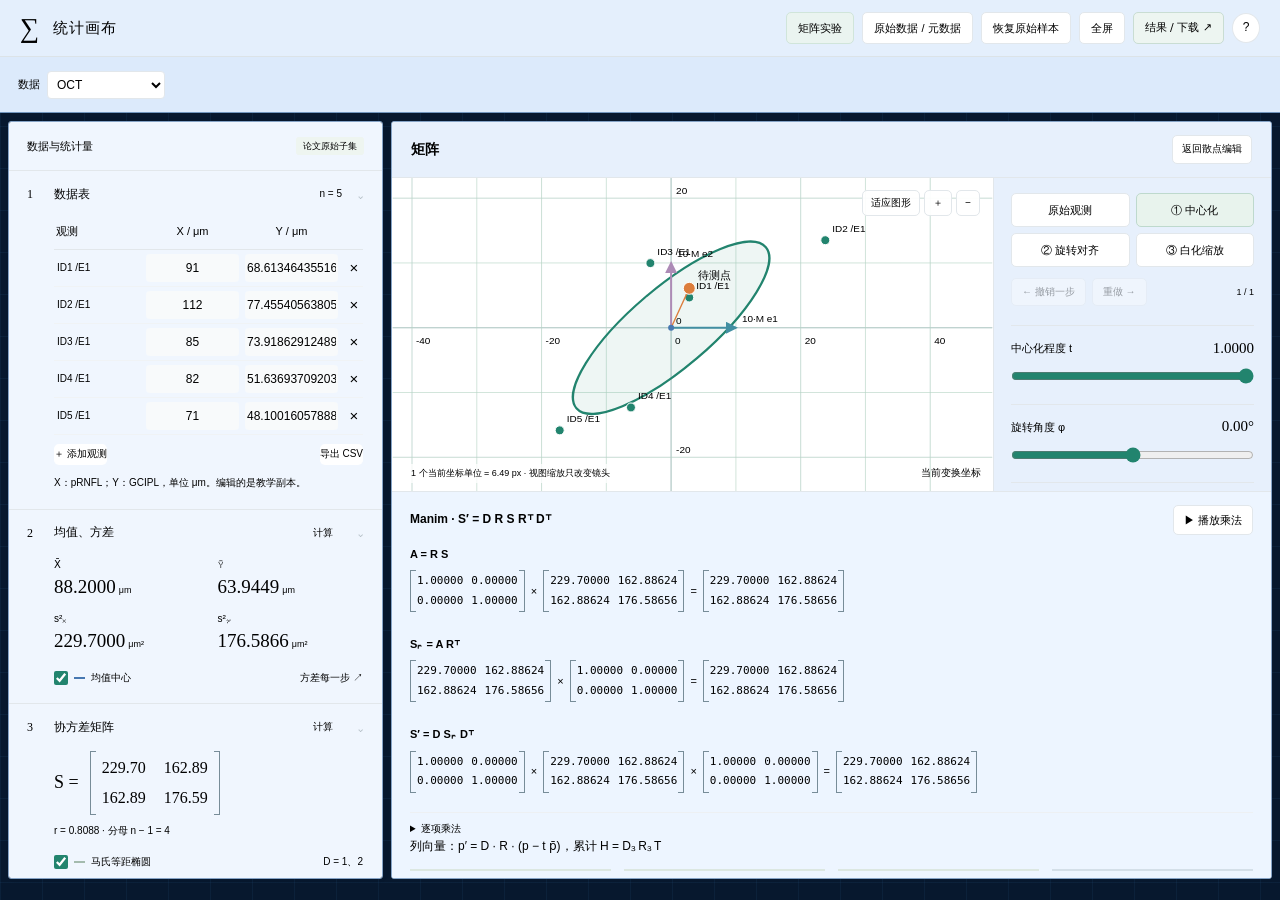
==== commit a8784c80: "Extend affine grid across viewport and animate matrix multiplication" ====
--- a/docs/index.html
+++ b/docs/index.html
@@ -8,7 +8,7 @@
   <title>统计画布 · OCT / 转录组</title>
   <link rel="stylesheet" href="lab.css?v=2"><link rel="stylesheet" href="matrix-lab.css?v=2">
   <link rel="stylesheet" href="transcriptome-entry.css">
-  <link rel="stylesheet" href="unified-lab.css?v=4">
+  <link rel="stylesheet" href="unified-lab.css?v=5">
 </head>
 <body>
   <header class="app-header"><div class="wordmark"><span class="mark">∑</span><h1><span>统计画布</span></h1></div><div class="header-actions"><button id="metadata-open">原始数据 / 元数据</button><button id="reset">恢复原始样本</button><button id="fullscreen" aria-label="切换全屏">全屏</button><a class="transcriptome-entry" href="transcriptome/">结果 / 下载 ↗</a><button id="help-open" aria-label="查看来源与使用说明">?</button></div></header>
@@ -31,8 +31,8 @@
     <aside id="calculation-panel" class="calculation-panel" hidden aria-label="逐步数值计算"><div class="drawer-header"><div><span class="micro">当前数据 · 完整数值</span><h2 id="calculation-title"></h2></div><button id="calculation-close" aria-label="关闭计算面板">×</button></div><div class="calc-tabs" id="calculation-tabs"></div><div class="calculation-content" id="calculation-content"></div></aside>
   </div>
   <dialog id="metadata-dialog" class="metadata-dialog"><div class="dialog-header"><div><p class="micro">Krämer et al. · Nature Communications · 2024 · Source Data</p><h2>原始数据与元数据</h2></div><button data-close="metadata-dialog" aria-label="关闭元数据表">×</button></div><div class="metadata-controls"><label>范围<select id="metadata-scope"><option value="teaching">初始演示的 7 条记录</option><option value="all">原始附件全部 3,022 条记录</option></select></label><label>列<select id="metadata-columns"><option value="clinical">临床元数据与两个厚度指标</option><option value="all">完整 80 列</option></select></label><a href="source-data.xlsx" download>下载原始 XLSX ↗</a></div><div class="metadata-pagination"><button id="metadata-prev">上一页</button><span id="metadata-page-label"></span><button id="metadata-next">下一页</button></div><div class="metadata-scroll" id="metadata-table"></div><p class="dialog-foot">此表保留论文原始记录，空白显示为 —。左侧教学副本的修改不会写入此表。可从完整观测中选取待测点或加入参照。</p></dialog>
-  <dialog id="help-dialog" class="help-dialog"><div class="dialog-header"><h2>使用与来源</h2><button data-close="help-dialog" aria-label="关闭来源说明">×</button></div><div class="help-content"><p>左侧是可修改的教学副本；原始数据与元数据保留已发表数据原值。矩阵实验中的每个滑块都直接确定一个状态，可以往回拖、撤销或重做，不会自动播放。</p><h3>论文与开放数据</h3><p>Krämer J, Balloff C, Weise M, et al. <i>Evolution of retinal degeneration and prediction of disease activity in relapsing and progressive multiple sclerosis.</i> Nature Communications. 2024;15:5243.</p><p><a href="https://www.nature.com/articles/s41467-024-49309-7" target="_blank" rel="noopener">论文原文 ↗</a> · <a href="https://doi.org/10.5281/zenodo.11106449" target="_blank" rel="noopener">Zenodo 原始数据 ↗</a> · <a href="https://github.com/AlexHartmann00/oct-ms" target="_blank" rel="noopener">作者分析代码 ↗</a></p><p>研究来自五个 MS 中心，包含 407 位 MS 患者和 98 位对照，质控后 2,651 次 OCT 测量。公开原表有 3,022 行、80 列，含未纳入记录；行数不等于独立受试者数。</p><p>默认教学参照：同一 PPMS 分组前 5 位受试者的基线记录，Sequenz=1、Seite=1、OCT_included=1。原表第 2、6、11、15、19 行，受试者 ID1—5；X=globalpRNFL（第 60 列），Y=GCIPL_new（第 65 列），均为 μm。眼别和性别保留原始编码，不推测未核实的左右或男女映射。比较点 ID6 与 ID8 分别在第 22、31 行。</p><h3>矩阵变换</h3><p>平移、旋转、缩放按列向量从右向左作用：p′ = D R (p − t p̄)。平移用 3×3 齐次矩阵表示。变换后协方差为 S′ = D R S Rᵀ Dᵀ；平移不改变协方差。</p><p>为了只展示真正的旋转，矩阵实验使用 Q₊=[q₁,−q₂]，其行列式为 +1；这相当于把原统计面板第二个特征向量整体取反。特征值、白化单位阵和马氏距离均不变。</p><p>几何曲线由 Manim 生成，网页对其贝塞尔控制点施加同一矩阵，实时计算任意滑块位置，不依赖预先播放的视频或离散截图。</p><h3>解释范围</h3><p>这 5 条观测用于数值教学，不复现原文的纵向混合模型，也不构成临床参考范围。重复访次及双眼用于推断时需处理相关性。相关不等于因果；零协方差不保证独立；马氏等距线没有自动的置信水平或诊断含义。</p><p>数据按原始记录保留完整精度，显示时四舍五入。数据与原文按 CC BY 4.0 署名使用。</p></div></dialog>
+  <dialog id="help-dialog" class="help-dialog"><div class="dialog-header"><h2>使用与来源</h2><button data-close="help-dialog" aria-label="关闭来源说明">×</button></div><div class="help-content"><p>左侧是可修改的教学副本；原始数据与元数据保留已发表数据原值。矩阵实验中的每个滑块都直接确定一个状态，可以往回拖、撤销或重做；点击“播放乘法”逐步演示，可暂停或继续。</p><h3>论文与开放数据</h3><p>Krämer J, Balloff C, Weise M, et al. <i>Evolution of retinal degeneration and prediction of disease activity in relapsing and progressive multiple sclerosis.</i> Nature Communications. 2024;15:5243.</p><p><a href="https://www.nature.com/articles/s41467-024-49309-7" target="_blank" rel="noopener">论文原文 ↗</a> · <a href="https://doi.org/10.5281/zenodo.11106449" target="_blank" rel="noopener">Zenodo 原始数据 ↗</a> · <a href="https://github.com/AlexHartmann00/oct-ms" target="_blank" rel="noopener">作者分析代码 ↗</a></p><p>研究来自五个 MS 中心，包含 407 位 MS 患者和 98 位对照，质控后 2,651 次 OCT 测量。公开原表有 3,022 行、80 列，含未纳入记录；行数不等于独立受试者数。</p><p>默认教学参照：同一 PPMS 分组前 5 位受试者的基线记录，Sequenz=1、Seite=1、OCT_included=1。原表第 2、6、11、15、19 行，受试者 ID1—5；X=globalpRNFL（第 60 列），Y=GCIPL_new（第 65 列），均为 μm。眼别和性别保留原始编码，不推测未核实的左右或男女映射。比较点 ID6 与 ID8 分别在第 22、31 行。</p><h3>矩阵变换</h3><p>平移、旋转、缩放按列向量从右向左作用：p′ = D R (p − t p̄)。平移用 3×3 齐次矩阵表示。变换后协方差为 S′ = D R S Rᵀ Dᵀ；平移不改变协方差。</p><p>为了只展示真正的旋转，矩阵实验使用 Q₊=[q₁,−q₂]，其行列式为 +1；这相当于把原统计面板第二个特征向量整体取反。特征值、白化单位阵和马氏距离均不变。</p><p>几何曲线由 Manim 生成，网页对其贝塞尔控制点施加同一矩阵，实时计算任意滑块位置，不依赖预先播放的视频或离散截图。</p><h3>解释范围</h3><p>这 5 条观测用于数值教学，不复现原文的纵向混合模型，也不构成临床参考范围。重复访次及双眼用于推断时需处理相关性。相关不等于因果；零协方差不保证独立；马氏等距线没有自动的置信水平或诊断含义。</p><p>数据按原始记录保留完整精度，显示时四舍五入。数据与原文按 CC BY 4.0 署名使用。</p></div></dialog>
   <div id="notice" class="notice" role="status" aria-live="polite"></div>
-  <script src="dataset-config.js?v=2"></script><script src="original-data.js?v=2"></script><script src="statistics.js?v=2"></script><script src="manim-geometry.js?v=2"></script><script src="matrix-model.js?v=2"></script><script src="lab.js?v=4"></script><script src="matrix-lab.js?v=2"></script><script src="unified-lab.js?v=4"></script><script src="matrix-products.js?v=4"></script>
+  <script src="dataset-config.js?v=2"></script><script src="original-data.js?v=2"></script><script src="statistics.js?v=2"></script><script src="manim-geometry.js?v=2"></script><script src="matrix-model.js?v=5"></script><script src="lab.js?v=4"></script><script src="matrix-lab.js?v=5"></script><script src="unified-lab.js?v=4"></script><script src="matrix-products.js?v=5"></script>
 </body>
 </html>
--- a/docs/unified-lab.css
+++ b/docs/unified-lab.css
@@ -1,3 +1,9 @@
 body{background:linear-gradient(90deg,#3b76ad18 1px,transparent 1px),linear-gradient(#3b76ad18 1px,transparent 1px),#07182e;background-size:42px 42px}.app-header{background:#e4effc}#sourcebar{min-height:56px;background:#dceafb;display:flex;align-items:center;gap:14px;padding:9px 18px;flex-wrap:wrap;border-bottom:1px solid #7296be}#sourcebar label{display:flex;align-items:center;gap:7px;font-size:11px}#sourcebar input{width:115px;font-size:12px;padding:5px}#sourcebar select{font-size:12px;padding:5px;max-width:210px}#source-status{font-size:10px}body:not(.rna-mode) .rna-only{display:none!important}.app-body{height:calc(100dvh - 126px);background:transparent;gap:8px;padding:8px}.expression-panel{border-radius:3px;background:#f0f6fe!important;border:1px solid #85a3c6}.graph-workspace{border:1px solid #85a3c6;border-radius:3px}.matrix-workspace{background:#e8f1fc}.mx-controls,.mx-top{background:#e7f0fc}.mx-proof{background:#edf5ff;max-height:43dvh}.mx-plot-wrap{background:#fff}.mx-tag,.mx-control p,.mx-factor p,.mx-control-title,.mx-top small,.mx-equation-heading small{display:none}.mx-factors{grid-template-columns:repeat(4,1fr)}.mx-factor h3{font-weight:bold}.cov-title{font-size:13px;font-weight:bold;margin-bottom:8px}.cov-chain{display:flex;gap:16px;flex-wrap:wrap}.cov-chain>div{font-size:11px;max-width:100%}.cov-chain>div>div{display:flex;align-items:center;gap:6px;overflow:auto;margin:7px 0}.cov-chain .matrix{font:11px/1.5 Consolas,monospace;gap:3px 8px;padding:3px 7px}.cov-dot{font:11px/1.9 Consolas,monospace;padding:8px 0}.rna-mode #add-point,.rna-mode .remove-row,.rna-mode .query-toolbar{display:none}.rna-mode .data-table td input{font-size:11px}.rna-mode .data-table td:first-child{font-size:9px;max-width:108px;overflow:hidden;text-overflow:ellipsis}.source-table-tools{display:flex;gap:13px;align-items:center;padding:13px;flex-wrap:wrap;font-size:12px}#source-data-modal{width:95vw}.rna-mode .panel-foot{font-size:10px}.mx-view-label{font-size:9px}*{color:#000!important}svg text{fill:#000!important}
 @media(max-width:750px){#sourcebar{gap:8px;padding:10px}#sourcebar label{font-size:10px}#sourcebar input{width:82px}#sourcebar select{max-width:160px;font-size:11px}.app-body{height:auto;padding:6px;gap:6px}.expression-panel{max-height:none;order:2}.matrix-active.graph-workspace{min-height:1150px}.mx-controls{display:grid}.mx-proof{max-height:none}.cov-chain{display:block}.cov-chain .matrix{font-size:10px}.mx-factors{grid-template-columns:1fr 1fr}.source-table-tools{gap:8px}#source-status{width:100%}.header-actions{flex-wrap:wrap}}
 #matrix-open{color:#000!important}
+.cov-header{display:flex;align-items:center;justify-content:space-between;gap:10px;margin-bottom:10px;font-size:12px}.cov-header>div{display:flex;gap:6px}.cov-header button{font-size:11px;padding:5px 10px;white-space:nowrap}.cov-process-open #cov-live-chain,.cov-process-open #cov-dot-details{display:none}.cov-step-head{display:flex;justify-content:space-between;font-size:11px;margin-bottom:8px}#cov-process{padding:11px 14px;border:1px solid #a2bbd5;background:#e1ecfb;border-radius:4px}#cov-operands{display:flex;align-items:center;gap:12px;overflow:auto;padding:6px 0;min-height:67px}#cov-operands .matrix{font:12px/1.7 Consolas,monospace;gap:4px 12px;padding:5px 9px;flex-shrink:0}#cov-operands .matrix>span{border-radius:3px;min-width:70px;text-align:center;transition:background .17s,box-shadow .17s,opacity .18s,transform .18s}.cov-row-on{background:#b4d0f6;box-shadow:0 0 0 3px #b4d0f6}.cov-col-on{background:#f7d998;box-shadow:0 0 0 3px #f7d998}.cov-cell-on{background:#c5e1d0;box-shadow:0 0 0 3px #c5e1d0}#cov-result .cov-unresolved{opacity:0;transform:translateY(3px)}#cov-scalar{min-height:27px;font:11px/1.9 Consolas,monospace;overflow:auto;white-space:nowrap}#cov-term-0,#cov-term-1,#cov-sum{display:inline-block;opacity:.22;transform:translateY(3px);transition:opacity .18s,transform .18s}#cov-scalar .cov-term-on{opacity:1;transform:translateY(0)}.cov-progress{height:2px;background:#b9cce1;margin:10px 0 7px;overflow:hidden}.cov-progress i{display:block;height:100%;background:#315e94;width:0}.cov-centering{font:22px Georgia,serif;letter-spacing:2px}.cov-header [hidden],#cov-process[hidden]{display:none!important}
+@media(max-width:750px){.cov-header{align-items:flex-start;flex-direction:column}#cov-process{padding:9px}#cov-operands{gap:7px}#cov-operands .matrix{font-size:10px;gap:3px 8px;padding:5px}#cov-operands .matrix>span{min-width:62px}.cov-header>div{width:100%}}
+@media(prefers-reduced-motion:reduce){#cov-operands .matrix>span,#cov-term-0,#cov-term-1,#cov-sum{transition:none}}
+
+.cov-flying{position:fixed;z-index:30;pointer-events:none;text-align:center;font:11px/1.7 Consolas,monospace;background:#e4effce6;border-radius:3px;will-change:transform,opacity}
+@media(max-width:750px){#cov-operands{display:grid;grid-template-columns:1fr auto 1fr;justify-items:center;overflow:visible}#cov-operands>span:nth-child(4){grid-column:1/-1;grid-row:2}#cov-operands #cov-result{grid-column:1/-1;grid-row:3}#cov-operands .cov-centering{grid-column:1/-1}#cov-scalar{white-space:normal;overflow-wrap:anywhere}}
